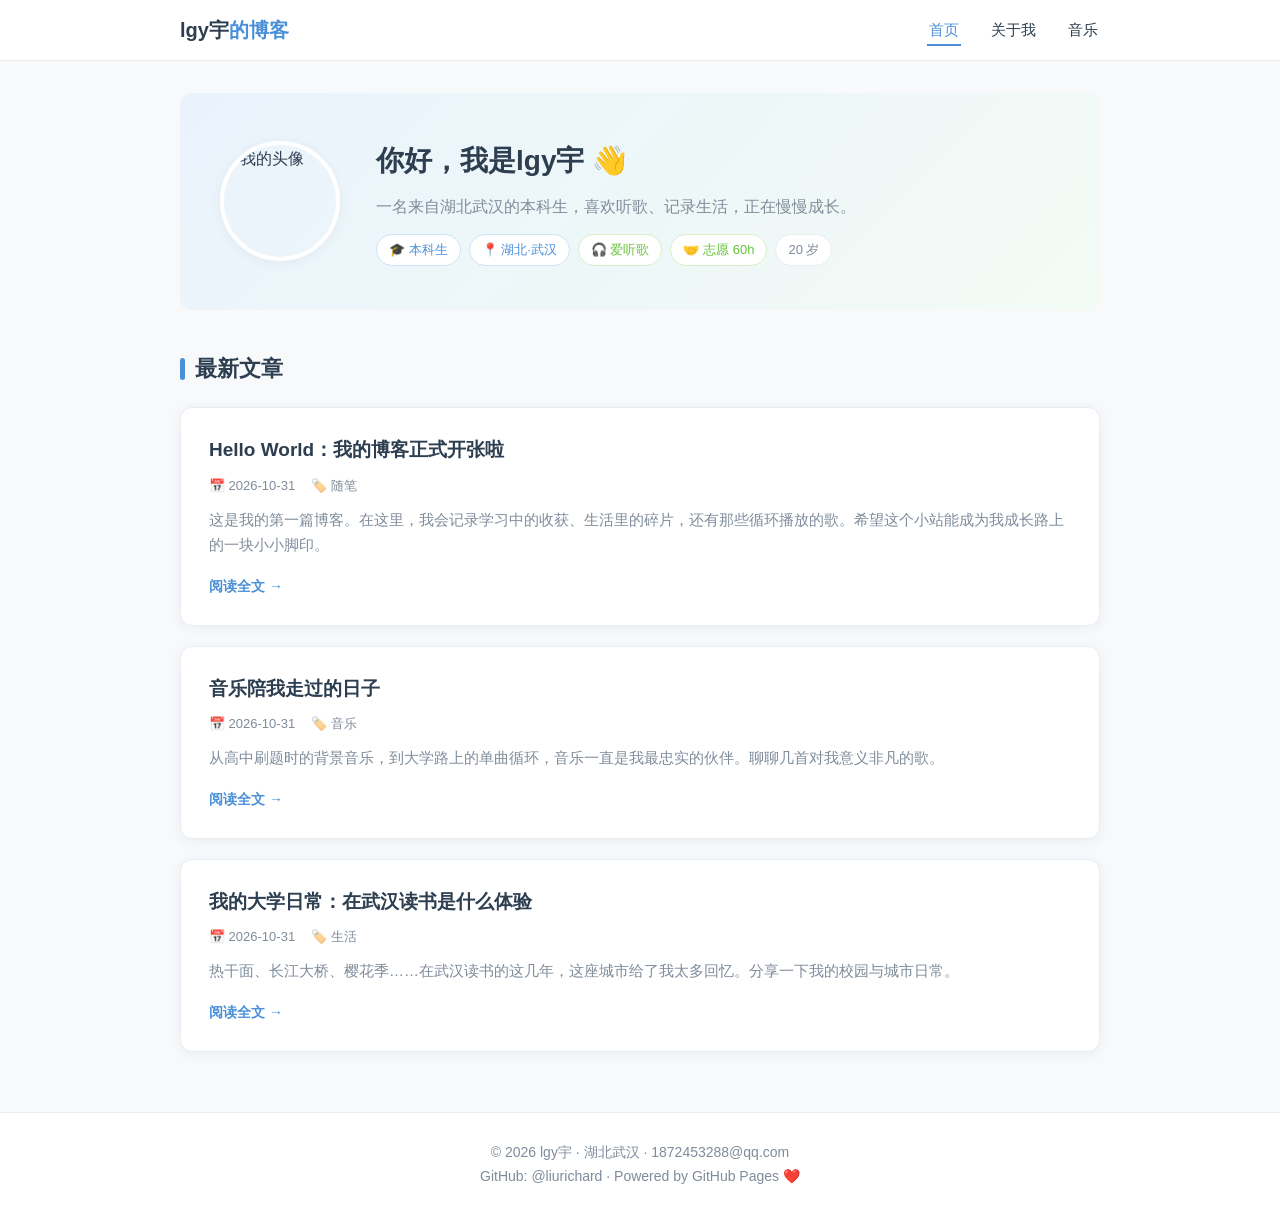
==== index.html @ 5af29183 "init: lgy宇的个人博客" ====
<!DOCTYPE html>
<html lang="zh-CN">
<head>
  <meta charset="UTF-8" />
  <meta name="viewport" content="width=device-width, initial-scale=1.0" />
  <meta name="description" content="lgy宇的个人博客 - 一名来自湖北武汉的本科生，记录生活、学习与音乐" />
  <title>lgy宇的博客 | 首页</title>
  <link rel="stylesheet" href="css/style.css" />
</head>
<body>
  <!-- 导航栏 -->
  <nav class="navbar">
    <div class="nav-inner">
      <a class="logo" href="index.html">lgy宇<span>的博客</span></a>
      <ul class="nav-links">
        <li><a href="index.html" class="active">首页</a></li>
        <li><a href="about.html">关于我</a></li>
        <li><a href="music.html">音乐</a></li>
      </ul>
    </div>
  </nav>

  <div class="container">
    <!-- Hero 自我介绍 -->
    <section class="hero">
      <img class="avatar"
        src="https://trae-api-cn.mchost.guru/api/ide/v1/text_to_image?prompt=portrait%20avatar%20illustration%20of%20a%2020%20year%20old%20Chinese%20male%20college%20student%2C%20friendly%20smile%2C%20short%20black%20hair%2C%20wearing%20casual%20hoodie%2C%20soft%20pastel%20background%2C%20clean%20minimalist%20flat%20illustration%20style&image_size=square"
        alt="我的头像" />
      <div class="hero-text">
        <h1>你好，我是lgy宇 👋</h1>
        <p class="subtitle">一名来自湖北武汉的本科生，喜欢听歌、记录生活，正在慢慢成长。</p>
        <div class="tags">
          <span class="tag blue">🎓 本科生</span>
          <span class="tag blue">📍 湖北·武汉</span>
          <span class="tag green">🎧 爱听歌</span>
          <span class="tag green">🤝 志愿 60h</span>
          <span class="tag">20 岁</span>
        </div>
      </div>
    </section>

    <!-- 文章列表 -->
    <h2 class="section-title">最新文章</h2>
    <div class="post-list">

      <article class="post-card">
        <h3><a href="posts/hello-world.html">Hello World：我的博客正式开张啦</a></h3>
        <div class="post-meta">
          <span>📅 2026-10-31</span>
          <span>🏷️ 随笔</span>
        </div>
        <p class="post-excerpt">这是我的第一篇博客。在这里，我会记录学习中的收获、生活里的碎片，还有那些循环播放的歌。希望这个小站能成为我成长路上的一块小小脚印。</p>
        <a class="read-more" href="posts/hello-world.html">阅读全文 →</a>
      </article>

      <article class="post-card">
        <h3><a href="posts/my-music-life.html">音乐陪我走过的日子</a></h3>
        <div class="post-meta">
          <span>📅 2026-10-31</span>
          <span>🏷️ 音乐</span>
        </div>
        <p class="post-excerpt">从高中刷题时的背景音乐，到大学路上的单曲循环，音乐一直是我最忠实的伙伴。聊聊几首对我意义非凡的歌。</p>
        <a class="read-more" href="posts/my-music-life.html">阅读全文 →</a>
      </article>

      <article class="post-card">
        <h3><a href="posts/college-life.html">我的大学日常：在武汉读书是什么体验</a></h3>
        <div class="post-meta">
          <span>📅 2026-10-31</span>
          <span>🏷️ 生活</span>
        </div>
        <p class="post-excerpt">热干面、长江大桥、樱花季……在武汉读书的这几年，这座城市给了我太多回忆。分享一下我的校园与城市日常。</p>
        <a class="read-more" href="posts/college-life.html">阅读全文 →</a>
      </article>

    </div>
  </div>

  <!-- 页脚 -->
  <footer class="footer">
    <p>© 2026 lgy宇 · 湖北武汉 · <a href="mailto:1872453288@qq.com">1872453288@qq.com</a></p>
    <p>GitHub: <a href="https://github.com/liurichard" target="_blank">@liurichard</a> · Powered by GitHub Pages ❤️</p>
  </footer>
</body>
</html>
---- css/style.css ----
/* ============ 基础变量与重置 ============ */
:root {
  --bg: #f7f9fb;
  --card: #ffffff;
  --text: #2c3e50;
  --text-light: #7f8c9b;
  --primary: #4a90d9;
  --primary-dark: #3a7bc0;
  --accent: #67c23a;
  --border: #e8edf2;
  --shadow: 0 2px 12px rgba(44, 62, 80, 0.06);
  --shadow-hover: 0 6px 24px rgba(44, 62, 80, 0.12);
  --radius: 12px;
}

* {
  margin: 0;
  padding: 0;
  box-sizing: border-box;
}

html {
  scroll-behavior: smooth;
}

body {
  font-family: "PingFang SC", "Microsoft YaHei", "Segoe UI", sans-serif;
  background: var(--bg);
  color: var(--text);
  line-height: 1.7;
}

a {
  color: var(--primary);
  text-decoration: none;
  transition: color 0.2s;
}

a:hover {
  color: var(--primary-dark);
}

img {
  max-width: 100%;
  display: block;
}

/* ============ 导航栏 ============ */
.navbar {
  position: sticky;
  top: 0;
  z-index: 100;
  background: rgba(255, 255, 255, 0.92);
  backdrop-filter: blur(8px);
  border-bottom: 1px solid var(--border);
}

.nav-inner {
  max-width: 960px;
  margin: 0 auto;
  padding: 0 20px;
  height: 60px;
  display: flex;
  align-items: center;
  justify-content: space-between;
}

.logo {
  font-size: 20px;
  font-weight: 700;
  color: var(--text);
}

.logo span {
  color: var(--primary);
}

.nav-links {
  display: flex;
  gap: 28px;
  list-style: none;
}

.nav-links a {
  color: var(--text);
  font-size: 15px;
  padding: 6px 2px;
  border-bottom: 2px solid transparent;
}

.nav-links a:hover,
.nav-links a.active {
  color: var(--primary);
  border-bottom-color: var(--primary);
}

/* ============ 主体容器 ============ */
.container {
  max-width: 960px;
  margin: 0 auto;
  padding: 32px 20px 60px;
}

/* ============ 首页 Hero ============ */
.hero {
  display: flex;
  align-items: center;
  gap: 36px;
  background: linear-gradient(135deg, #eaf3fc 0%, #f2fbf4 100%);
  border-radius: var(--radius);
  padding: 44px 40px;
  margin-bottom: 40px;
}

.avatar {
  width: 120px;
  height: 120px;
  border-radius: 50%;
  object-fit: cover;
  border: 4px solid #fff;
  box-shadow: var(--shadow);
  flex-shrink: 0;
}

.hero-text h1 {
  font-size: 28px;
  margin-bottom: 8px;
}

.hero-text .subtitle {
  color: var(--text-light);
  font-size: 16px;
  margin-bottom: 14px;
}

.tags {
  display: flex;
  flex-wrap: wrap;
  gap: 8px;
}

.tag {
  background: #fff;
  border: 1px solid var(--border);
  color: var(--text-light);
  font-size: 13px;
  padding: 4px 12px;
  border-radius: 999px;
}

.tag.blue { color: var(--primary); border-color: #cfe3f7; }
.tag.green { color: var(--accent); border-color: #d9efc9; }

/* ============ 区块标题 ============ */
.section-title {
  font-size: 22px;
  margin-bottom: 20px;
  display: flex;
  align-items: center;
  gap: 10px;
}

.section-title::before {
  content: "";
  width: 5px;
  height: 22px;
  background: var(--primary);
  border-radius: 3px;
}

/* ============ 文章卡片 ============ */
.post-list {
  display: grid;
  gap: 20px;
}

.post-card {
  background: var(--card);
  border-radius: var(--radius);
  box-shadow: var(--shadow);
  padding: 26px 28px;
  transition: transform 0.25s, box-shadow 0.25s;
  border: 1px solid var(--border);
}

.post-card:hover {
  transform: translateY(-4px);
  box-shadow: var(--shadow-hover);
}

.post-card h3 {
  font-size: 19px;
  margin-bottom: 8px;
}

.post-card h3 a {
  color: var(--text);
}

.post-card h3 a:hover {
  color: var(--primary);
}

.post-meta {
  color: var(--text-light);
  font-size: 13px;
  margin-bottom: 10px;
  display: flex;
  gap: 16px;
  flex-wrap: wrap;
}

.post-excerpt {
  color: var(--text-light);
  font-size: 15px;
  margin-bottom: 14px;
}

.read-more {
  font-size: 14px;
  font-weight: 600;
}

/* ============ 关于页 ============ */
.about-card {
  background: var(--card);
  border-radius: var(--radius);
  box-shadow: var(--shadow);
  border: 1px solid var(--border);
  padding: 36px 40px;
  margin-bottom: 28px;
}

.about-card h2 {
  font-size: 20px;
  margin-bottom: 16px;
}

.info-grid {
  display: grid;
  grid-template-columns: repeat(auto-fill, minmax(220px, 1fr));
  gap: 14px;
}

.info-item {
  background: var(--bg);
  border-radius: 8px;
  padding: 14px 18px;
  font-size: 15px;
}

.info-item .label {
  color: var(--text-light);
  font-size: 13px;
  display: block;
  margin-bottom: 4px;
}

/* ============ 音乐页 ============ */
.music-list {
  display: grid;
  gap: 16px;
}

.music-item {
  background: var(--card);
  border: 1px solid var(--border);
  border-radius: var(--radius);
  padding: 20px 24px;
  display: flex;
  align-items: center;
  gap: 18px;
  box-shadow: var(--shadow);
  transition: transform 0.25s;
}

.music-item:hover {
  transform: translateX(6px);
}

.music-cover {
  width: 64px;
  height: 64px;
  border-radius: 10px;
  object-fit: cover;
  flex-shrink: 0;
}

.music-info h4 {
  font-size: 16px;
  margin-bottom: 4px;
}

.music-info p {
  color: var(--text-light);
  font-size: 14px;
}

.music-note {
  margin-left: auto;
  font-size: 22px;
  color: var(--primary);
  flex-shrink: 0;
}

/* ============ 文章详情页 ============ */
.article {
  background: var(--card);
  border-radius: var(--radius);
  box-shadow: var(--shadow);
  border: 1px solid var(--border);
  padding: 44px 48px;
}

.article h1 {
  font-size: 28px;
  margin-bottom: 12px;
}

.article .post-meta {
  margin-bottom: 28px;
  padding-bottom: 20px;
  border-bottom: 1px solid var(--border);
}

.article-body h2 {
  font-size: 21px;
  margin: 28px 0 12px;
}

.article-body p {
  margin-bottom: 16px;
  font-size: 16px;
}

.article-body ul {
  margin: 0 0 16px 24px;
}

.article-body li {
  margin-bottom: 6px;
}

.back-link {
  display: inline-block;
  margin-top: 32px;
  font-weight: 600;
}

/* ============ 页脚 ============ */
.footer {
  border-top: 1px solid var(--border);
  background: #fff;
  padding: 28px 20px;
  text-align: center;
  color: var(--text-light);
  font-size: 14px;
}

.footer a {
  color: var(--text-light);
}

.footer a:hover {
  color: var(--primary);
}

/* ============ 响应式 ============ */
@media (max-width: 640px) {
  .hero {
    flex-direction: column;
    text-align: center;
    padding: 32px 24px;
  }

  .tags {
    justify-content: center;
  }

  .article {
    padding: 28px 22px;
  }

  .nav-links {
    gap: 16px;
  }

  .music-note {
    display: none;
  }
}
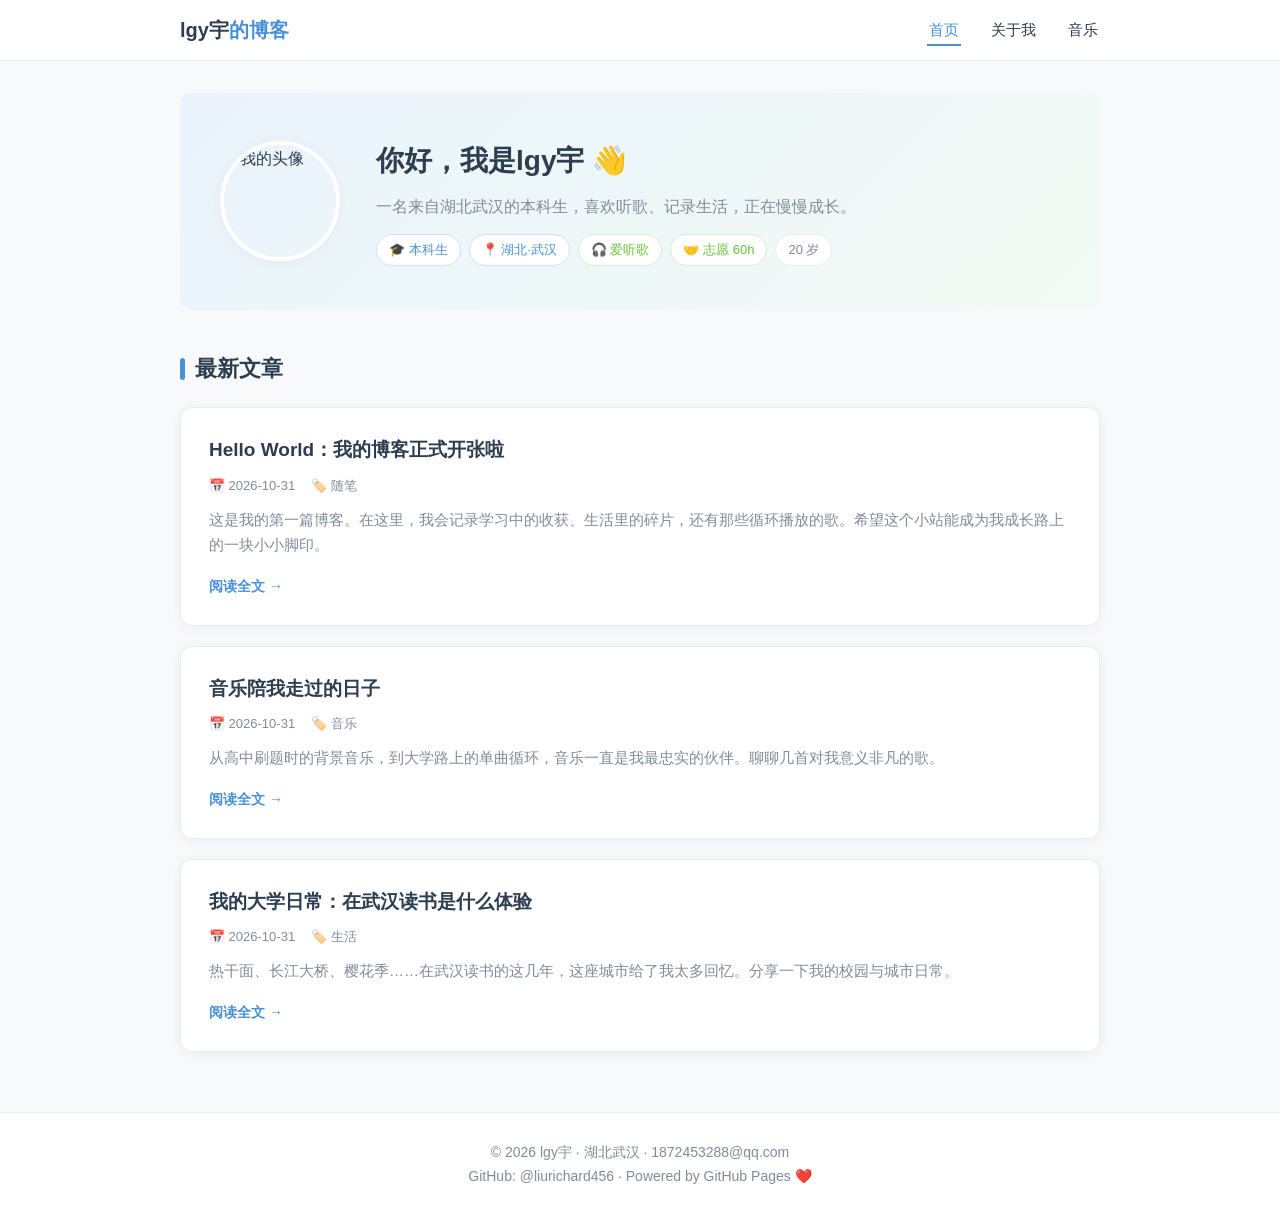
==== commit 4a0d9f63: "update: GitHub 用户名更正为 liurichard456" ====
--- a/index.html
+++ b/index.html
@@ -79,7 +79,7 @@
   <!-- 页脚 -->
   <footer class="footer">
     <p>© 2026 lgy宇 · 湖北武汉 · <a href="mailto:1872453288@qq.com">1872453288@qq.com</a></p>
-    <p>GitHub: <a href="https://github.com/liurichard" target="_blank">@liurichard</a> · Powered by GitHub Pages ❤️</p>
+    <p>GitHub: <a href="https://github.com/liurichard456" target="_blank">@liurichard456</a> · Powered by GitHub Pages ❤️</p>
   </footer>
 </body>
 </html>
